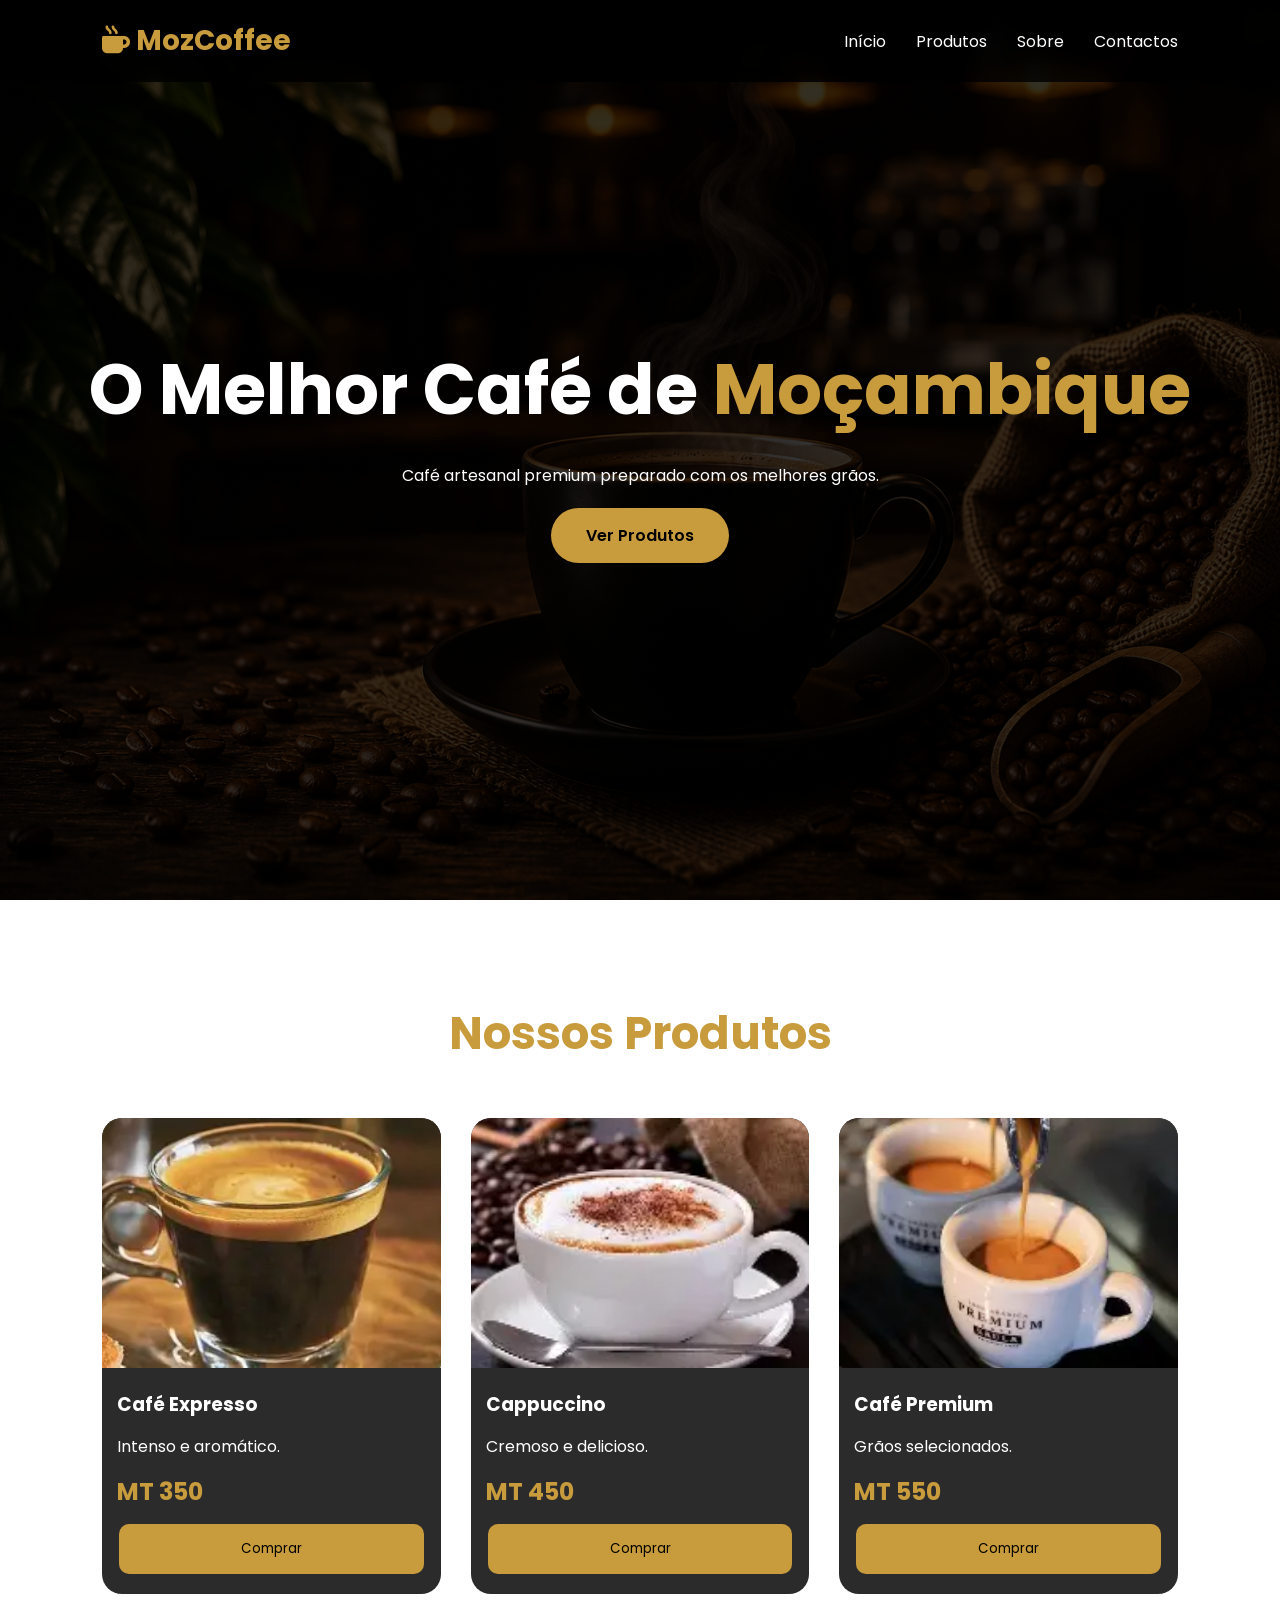
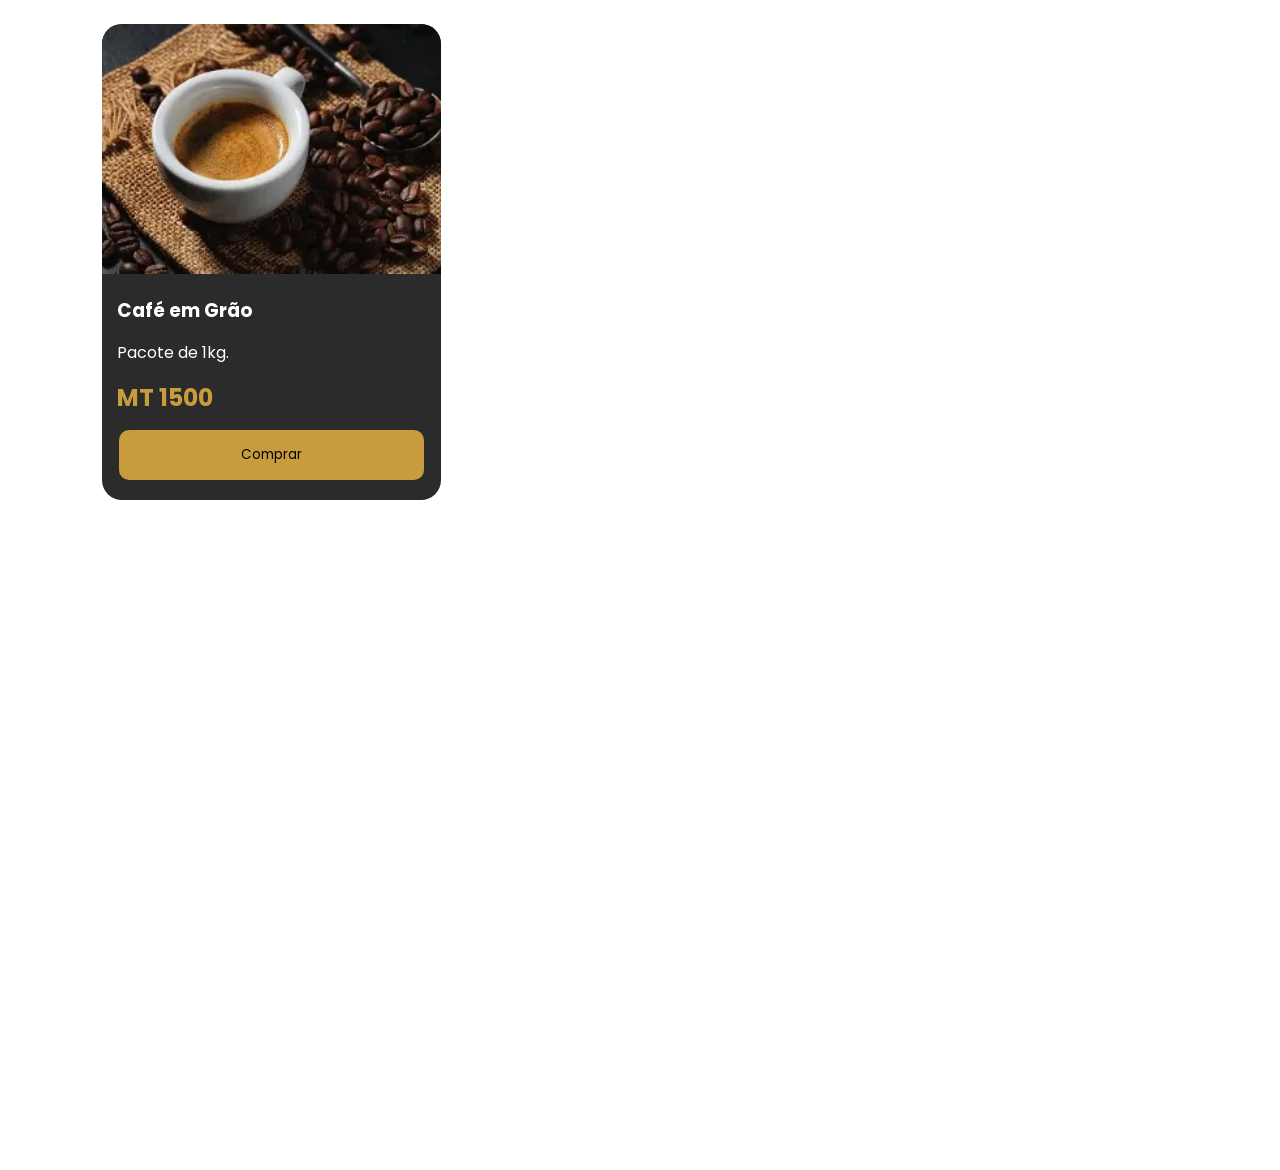
==== index.html @ 3a8fdf7c "Add files via upload" ====
<!DOCTYPE html>
<html lang="pt">
<head>
<meta charset="UTF-8">
<meta name="viewport" content="width=device-width, initial-scale=1.0">
<title>MozCoffee</title>

<link rel="stylesheet" href="style.css">

<link rel="stylesheet"
href="https://cdnjs.cloudflare.com/ajax/libs/font-awesome/6.5.1/css/all.min.css">

<link href="https://fonts.googleapis.com/css2?family=Poppins:wght@300;400;500;600;700&display=swap" rel="stylesheet">
</head>

<body>

<header>

<div class="logo">
<i class="fas fa-mug-hot"></i>
MozCoffee
</div>

<nav>
<ul>
<li><a href="#home">Início</a></li>
<li><a href="#produtos">Produtos</a></li>
<li><a href="#sobre">Sobre</a></li>
<li><a href="#contacto">Contactos</a></li>
</ul>
</nav>

</header>

<section class="hero" id="home">

<div class="hero-content">

<h1>
O Melhor Café de
<span>Moçambique</span>
</h1>

<p>
Café artesanal premium preparado com os melhores grãos.
</p>

<a href="#produtos" class="btn">
Ver Produtos
</a>

</div>

</section>

<section class="products" id="produtos">

<h2>Nossos Produtos</h2>

<div class="product-grid">

<div class="card">
<img src="Café Expresso.webp">
<h3>Café Expresso</h3>
<p>Intenso e aromático.</p>
<div class="price">MT 350</div>
<button onclick="verificarCompra('Café Expresso',350)">
Comprar
</button>
</div>

<div class="card">
<img src="Cappuccino.webp">
<h3>Cappuccino</h3>
<p>Cremoso e delicioso.</p>
<div class="price">MT 450</div>
<button onclick="verificarCompra('Cappuccino',450)">
Comprar
</button>
</div>

<div class="card">
<img src="Café Premium.webp">
<h3>Café Premium</h3>
<p>Grãos selecionados.</p>
<div class="price">MT 550</div>
<button onclick="verificarCompra('Café Premium',550)">
Comprar
</button>
</div>

<div class="card">
<img src="Café em Grão.webp">
<h3>Café em Grão</h3>
<p>Pacote de 1kg.</p>
<div class="price">MT 1500</div>
<button onclick="verificarCompra('Café em Grão',1500)">
Comprar
</button>
</div>

</div>

</section>

<section class="about" id="sobre">

<h2>Sobre Nós</h2>

<p>
A MozCoffee oferece café premium de qualidade superior para todos os amantes do verdadeiro café.
</p>

</section>

<section class="contact" id="contacto">

<h2>Contactos</h2>

<p>Telefone: +258 871545619</p>
<p>Email: contacto@mozcoffee.com</p>
<p>Maputo, Moçambique</p>

</section>

<script src="script.js"></script>

</body>
</html>
---- style.css ----
*{
margin:0;
padding:0;
box-sizing:border-box;
font-family:'Poppins',sans-serif;
scroll-behavior:smooth;
}

body{

background:
linear-gradient(
rgba(0,0,0,.80),
rgba(0,0,0,.80)
),
url("Fundo.png");

background-size:cover;
background-position:center;
background-attachment:fixed;

color:white;
}

header{

display:flex;
justify-content:space-between;
align-items:center;

padding:20px 8%;

background:rgba(0,0,0,.8);
backdrop-filter:blur(10px);

position:fixed;
width:100%;
top:0;
z-index:1000;
}

.logo{

font-size:28px;
font-weight:700;
color:#c89b3c;
}

nav ul{
display:flex;
gap:30px;
list-style:none;
}

nav ul li a{
color:white;
text-decoration:none;
}

.hero{

height:100vh;

display:flex;
justify-content:center;
align-items:center;

text-align:center;
padding:20px;
}

.hero h1{

font-size:70px;
margin-bottom:20px;
}

.hero h1 span{
color:#c89b3c;
}

.btn{

display:inline-block;
margin-top:20px;

background:#c89b3c;
color:black;

padding:15px 35px;

border-radius:30px;
text-decoration:none;
font-weight:600;
}

.products{

padding:100px 8%;
}

.products h2{

text-align:center;
margin-bottom:50px;
font-size:45px;
color:#c89b3c;
}

.product-grid{

display:grid;

grid-template-columns:
repeat(auto-fit,minmax(280px,1fr));

gap:30px;
}

.card{

background:rgba(20,20,20,.9);

border-radius:20px;

overflow:hidden;

padding-bottom:20px;
}

.card img{

width:100%;
height:250px;
object-fit:cover;
}

.card h3{
padding:15px;
}

.card p{
padding:0 15px;
}

.price{

padding:15px;
font-size:24px;
color:#c89b3c;
font-weight:bold;
}

.card button{

width:90%;
margin:auto;
display:block;

padding:15px;

background:#c89b3c;
border:none;

border-radius:10px;

cursor:pointer;
}

.about,
.contact{

padding:100px 8%;
text-align:center;
}

.login-page{

min-height:100vh;

display:flex;
justify-content:center;
align-items:center;

gap:40px;
padding:50px;
}

.form-container{

background:rgba(20,20,20,.9);

padding:40px;

border-radius:20px;

width:350px;
}

.form-container input{

width:100%;
padding:15px;

margin-bottom:15px;

border:none;
border-radius:10px;
}

.form-container button{

width:100%;
padding:15px;

background:#c89b3c;

border:none;
border-radius:10px;

cursor:pointer;
}
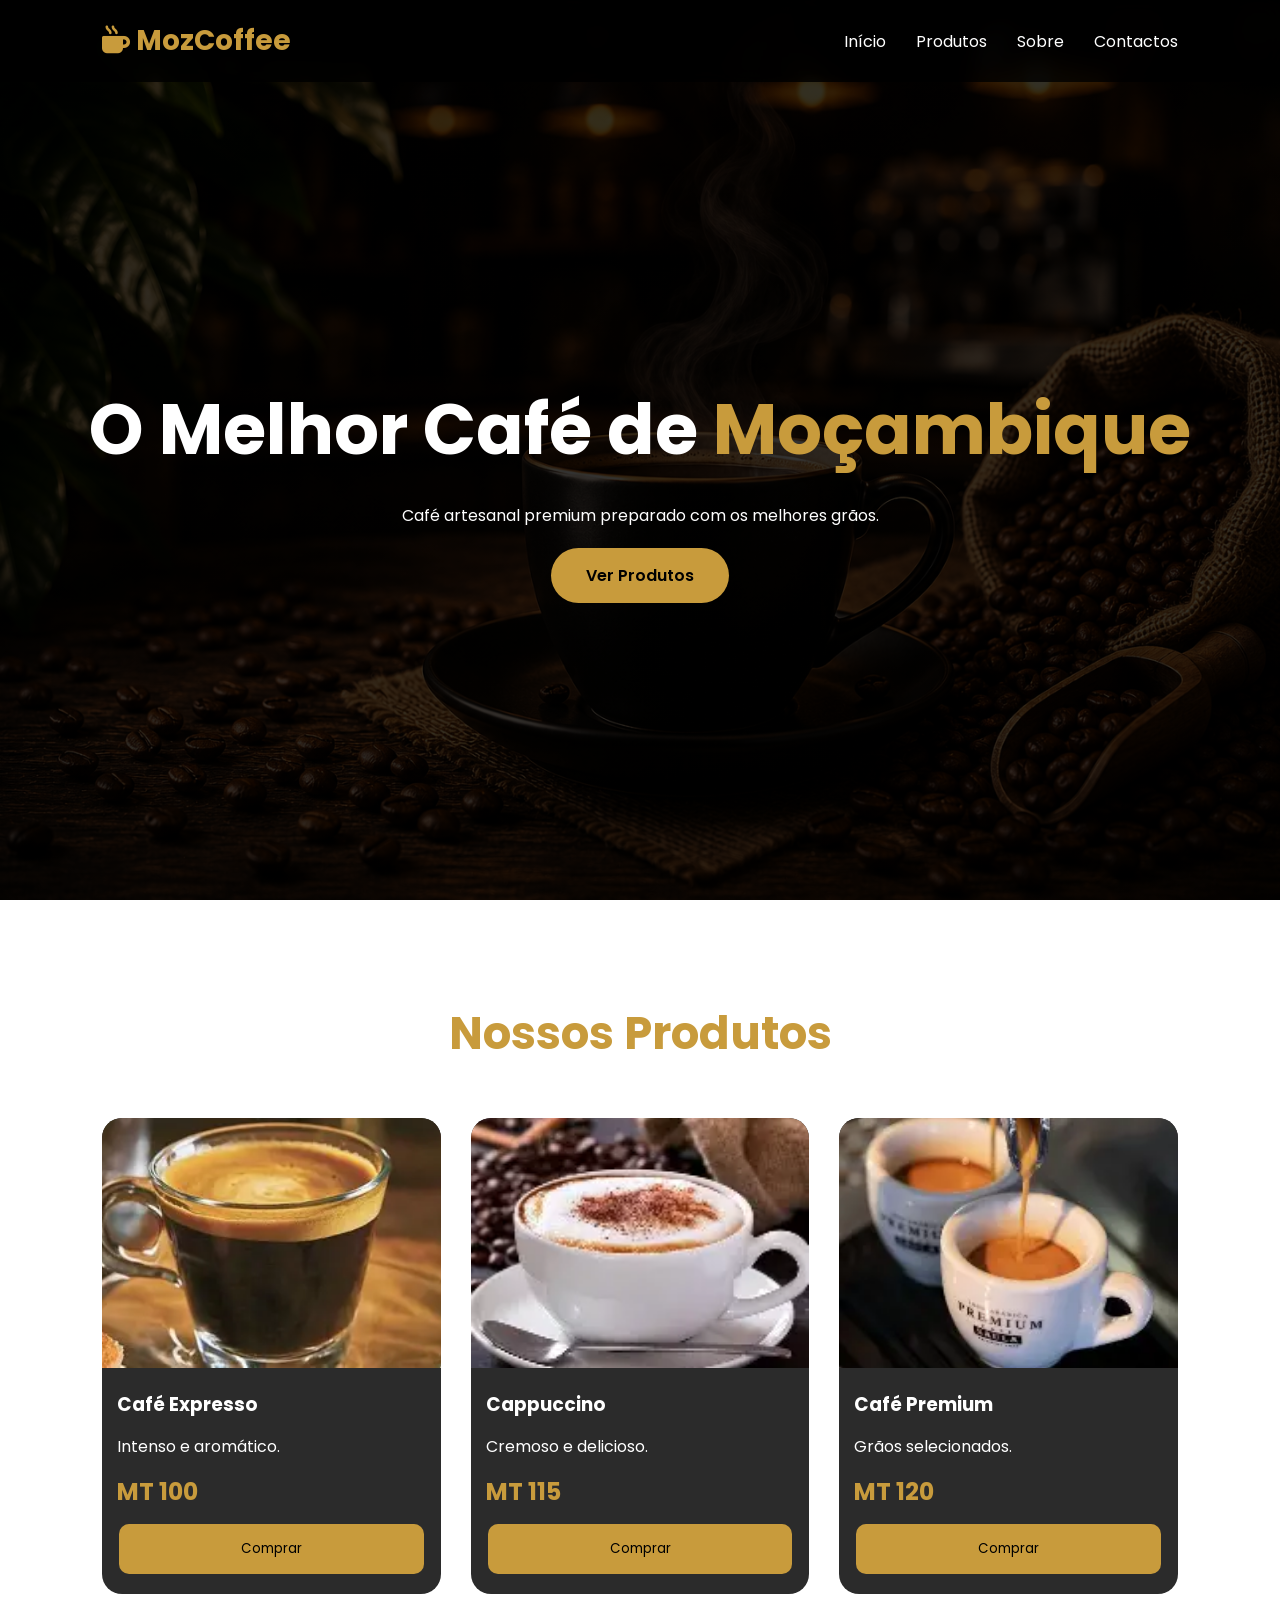
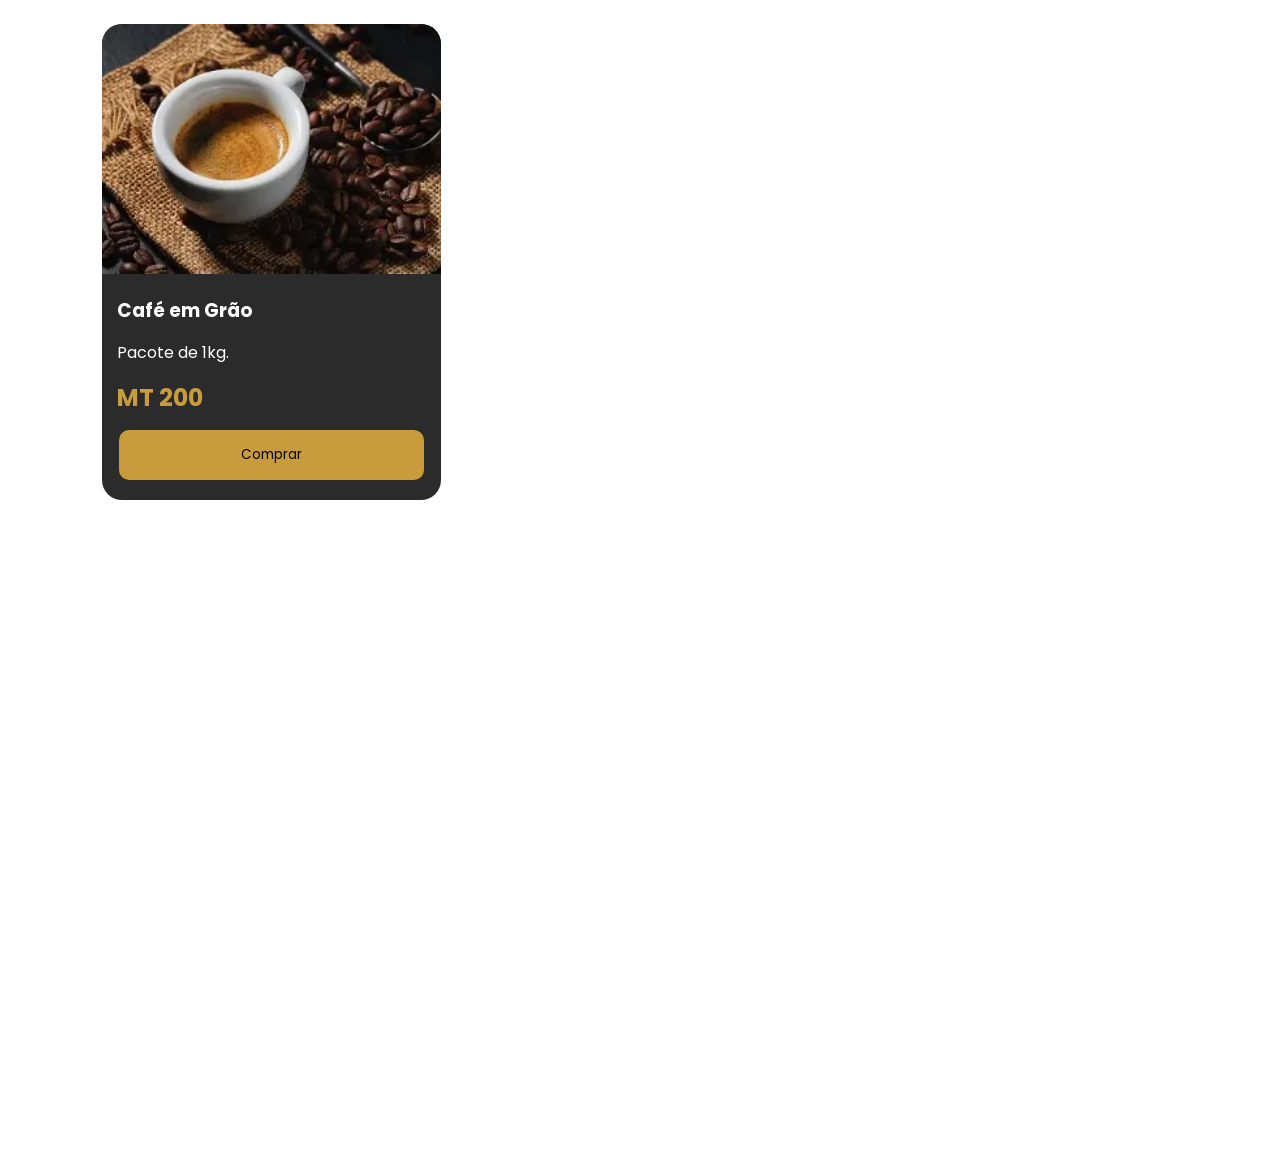
==== commit f22c12fb: "Update index.html" ====
--- a/index.html
+++ b/index.html
@@ -64,8 +64,8 @@
 <img src="Café Expresso.webp">
 <h3>Café Expresso</h3>
 <p>Intenso e aromático.</p>
-<div class="price">MT 350</div>
-<button onclick="verificarCompra('Café Expresso',350)">
+<div class="price">MT 100</div>
+<button onclick="verificarCompra('Café Expresso',100)">
 Comprar
 </button>
 </div>
@@ -74,8 +74,8 @@
 <img src="Cappuccino.webp">
 <h3>Cappuccino</h3>
 <p>Cremoso e delicioso.</p>
-<div class="price">MT 450</div>
-<button onclick="verificarCompra('Cappuccino',450)">
+<div class="price">MT 115</div>
+<button onclick="verificarCompra('Cappuccino',115)">
 Comprar
 </button>
 </div>
@@ -84,8 +84,8 @@
 <img src="Café Premium.webp">
 <h3>Café Premium</h3>
 <p>Grãos selecionados.</p>
-<div class="price">MT 550</div>
-<button onclick="verificarCompra('Café Premium',550)">
+<div class="price">MT 120</div>
+<button onclick="verificarCompra('Café Premium',120)">
 Comprar
 </button>
 </div>
@@ -94,8 +94,8 @@
 <img src="Café em Grão.webp">
 <h3>Café em Grão</h3>
 <p>Pacote de 1kg.</p>
-<div class="price">MT 1500</div>
-<button onclick="verificarCompra('Café em Grão',1500)">
+<div class="price">MT 200</div>
+<button onclick="verificarCompra('Café em Grão',200)">
 Comprar
 </button>
 </div>
@@ -127,4 +127,4 @@
 <script src="script.js"></script>
 
 </body>
-</html>+</html>
--- a/style.css
+++ b/style.css
@@ -1,3 +1,7 @@
+/* ==========================================
+   RESET
+========================================== */
+
 *{
 margin:0;
 padding:0;
@@ -6,13 +10,14 @@
 scroll-behavior:smooth;
 }
 
+/* ==========================================
+   BODY
+========================================== */
+
 body{
 
 background:
-linear-gradient(
-rgba(0,0,0,.80),
-rgba(0,0,0,.80)
-),
+linear-gradient(rgba(0,0,0,.80),rgba(0,0,0,.80)),
 url("Fundo.png");
 
 background-size:cover;
@@ -21,6 +26,10 @@
 
 color:white;
 }
+
+/* ==========================================
+   HEADER
+========================================== */
 
 header{
 
@@ -55,135 +64,174 @@
 nav ul li a{
 color:white;
 text-decoration:none;
-}
+transition:.3s;
+}
+
+nav ul li a:hover{
+color:#c89b3c;
+}
+
+/* ==========================================
+   HERO
+========================================== */
 
 .hero{
 
-height:100vh;
+min-height:100vh;
+
+display:flex;
+flex-direction:column;
+justify-content:center;
+align-items:center;
+
+text-align:center;
+padding:120px 20px 40px;
+}
+
+.hero h1{
+
+font-size:70px;
+margin-bottom:20px;
+}
+
+.hero h1 span{
+color:#c89b3c;
+}
+
+.btn{
+
+display:inline-block;
+margin-top:20px;
+
+background:#c89b3c;
+color:black;
+
+padding:15px 35px;
+
+border-radius:30px;
+text-decoration:none;
+font-weight:600;
+
+transition:.3s;
+}
+
+.btn:hover{
+transform:translateY(-5px);
+}
+
+/* ==========================================
+   PRODUCTS
+========================================== */
+
+.products{
+
+padding:100px 8%;
+}
+
+.products h2{
+
+text-align:center;
+margin-bottom:50px;
+font-size:45px;
+color:#c89b3c;
+}
+
+.product-grid{
+
+display:grid;
+
+grid-template-columns:repeat(auto-fit,minmax(280px,1fr));
+
+gap:30px;
+}
+
+.card{
+
+background:rgba(20,20,20,.9);
+
+border-radius:20px;
+
+overflow:hidden;
+
+padding-bottom:20px;
+
+transition:.3s;
+}
+
+.card:hover{
+transform:translateY(-8px);
+}
+
+.card img{
+
+width:100%;
+height:250px;
+object-fit:cover;
+}
+
+.card h3{
+padding:15px;
+}
+
+.card p{
+padding:0 15px;
+}
+
+.price{
+
+padding:15px;
+font-size:24px;
+color:#c89b3c;
+font-weight:bold;
+}
+
+.card button{
+
+width:90%;
+margin:auto;
+display:block;
+
+padding:15px;
+
+background:#c89b3c;
+border:none;
+
+border-radius:10px;
+
+cursor:pointer;
+transition:.3s;
+}
+
+.card button:hover{
+transform:scale(1.03);
+}
+
+/* ==========================================
+   ABOUT + CONTACT
+========================================== */
+
+.about,
+.contact{
+
+padding:100px 8%;
+text-align:center;
+}
+
+/* ==========================================
+   LOGIN PAGE
+========================================== */
+
+.login-page{
+
+min-height:100vh;
 
 display:flex;
 justify-content:center;
 align-items:center;
 
-text-align:center;
-padding:20px;
-}
-
-.hero h1{
-
-font-size:70px;
-margin-bottom:20px;
-}
-
-.hero h1 span{
-color:#c89b3c;
-}
-
-.btn{
-
-display:inline-block;
-margin-top:20px;
-
-background:#c89b3c;
-color:black;
-
-padding:15px 35px;
-
-border-radius:30px;
-text-decoration:none;
-font-weight:600;
-}
-
-.products{
-
-padding:100px 8%;
-}
-
-.products h2{
-
-text-align:center;
-margin-bottom:50px;
-font-size:45px;
-color:#c89b3c;
-}
-
-.product-grid{
-
-display:grid;
-
-grid-template-columns:
-repeat(auto-fit,minmax(280px,1fr));
-
-gap:30px;
-}
-
-.card{
-
-background:rgba(20,20,20,.9);
-
-border-radius:20px;
-
-overflow:hidden;
-
-padding-bottom:20px;
-}
-
-.card img{
-
-width:100%;
-height:250px;
-object-fit:cover;
-}
-
-.card h3{
-padding:15px;
-}
-
-.card p{
-padding:0 15px;
-}
-
-.price{
-
-padding:15px;
-font-size:24px;
-color:#c89b3c;
-font-weight:bold;
-}
-
-.card button{
-
-width:90%;
-margin:auto;
-display:block;
-
-padding:15px;
-
-background:#c89b3c;
-border:none;
-
-border-radius:10px;
-
-cursor:pointer;
-}
-
-.about,
-.contact{
-
-padding:100px 8%;
-text-align:center;
-}
-
-.login-page{
-
-min-height:100vh;
-
-display:flex;
-justify-content:center;
-align-items:center;
-
 gap:40px;
 padding:50px;
+flex-wrap:wrap;
 }
 
 .form-container{
@@ -195,6 +243,7 @@
 border-radius:20px;
 
 width:350px;
+max-width:100%;
 }
 
 .form-container input{
@@ -219,4 +268,83 @@
 border-radius:10px;
 
 cursor:pointer;
-}+transition:.3s;
+}
+
+.form-container button:hover{
+transform:translateY(-3px);
+}
+
+/* ==========================================
+   RESPONSIVO TABLET
+========================================== */
+
+@media(max-width:992px){
+
+.hero h1{
+font-size:50px;
+}
+
+.products h2{
+font-size:35px;
+}
+
+nav ul{
+gap:15px;
+}
+}
+
+/* ==========================================
+   RESPONSIVO MOBILE
+========================================== */
+
+@media(max-width:768px){
+
+header{
+flex-direction:column;
+gap:10px;
+padding:15px;
+text-align:center;
+}
+
+nav ul{
+flex-direction:column;
+gap:10px;
+}
+
+.hero h1{
+font-size:32px;
+}
+
+.btn{
+padding:12px 25px;
+}
+
+.products h2{
+font-size:28px;
+}
+
+.card img{
+height:200px;
+}
+
+.login-page{
+flex-direction:column;
+padding:20px;
+}
+}
+
+/* ==========================================
+   MOBILE PEQUENO
+========================================== */
+
+@media(max-width:480px){
+
+.hero h1{
+font-size:26px;
+}
+
+.products h2{
+font-size:24px;
+}
+}
